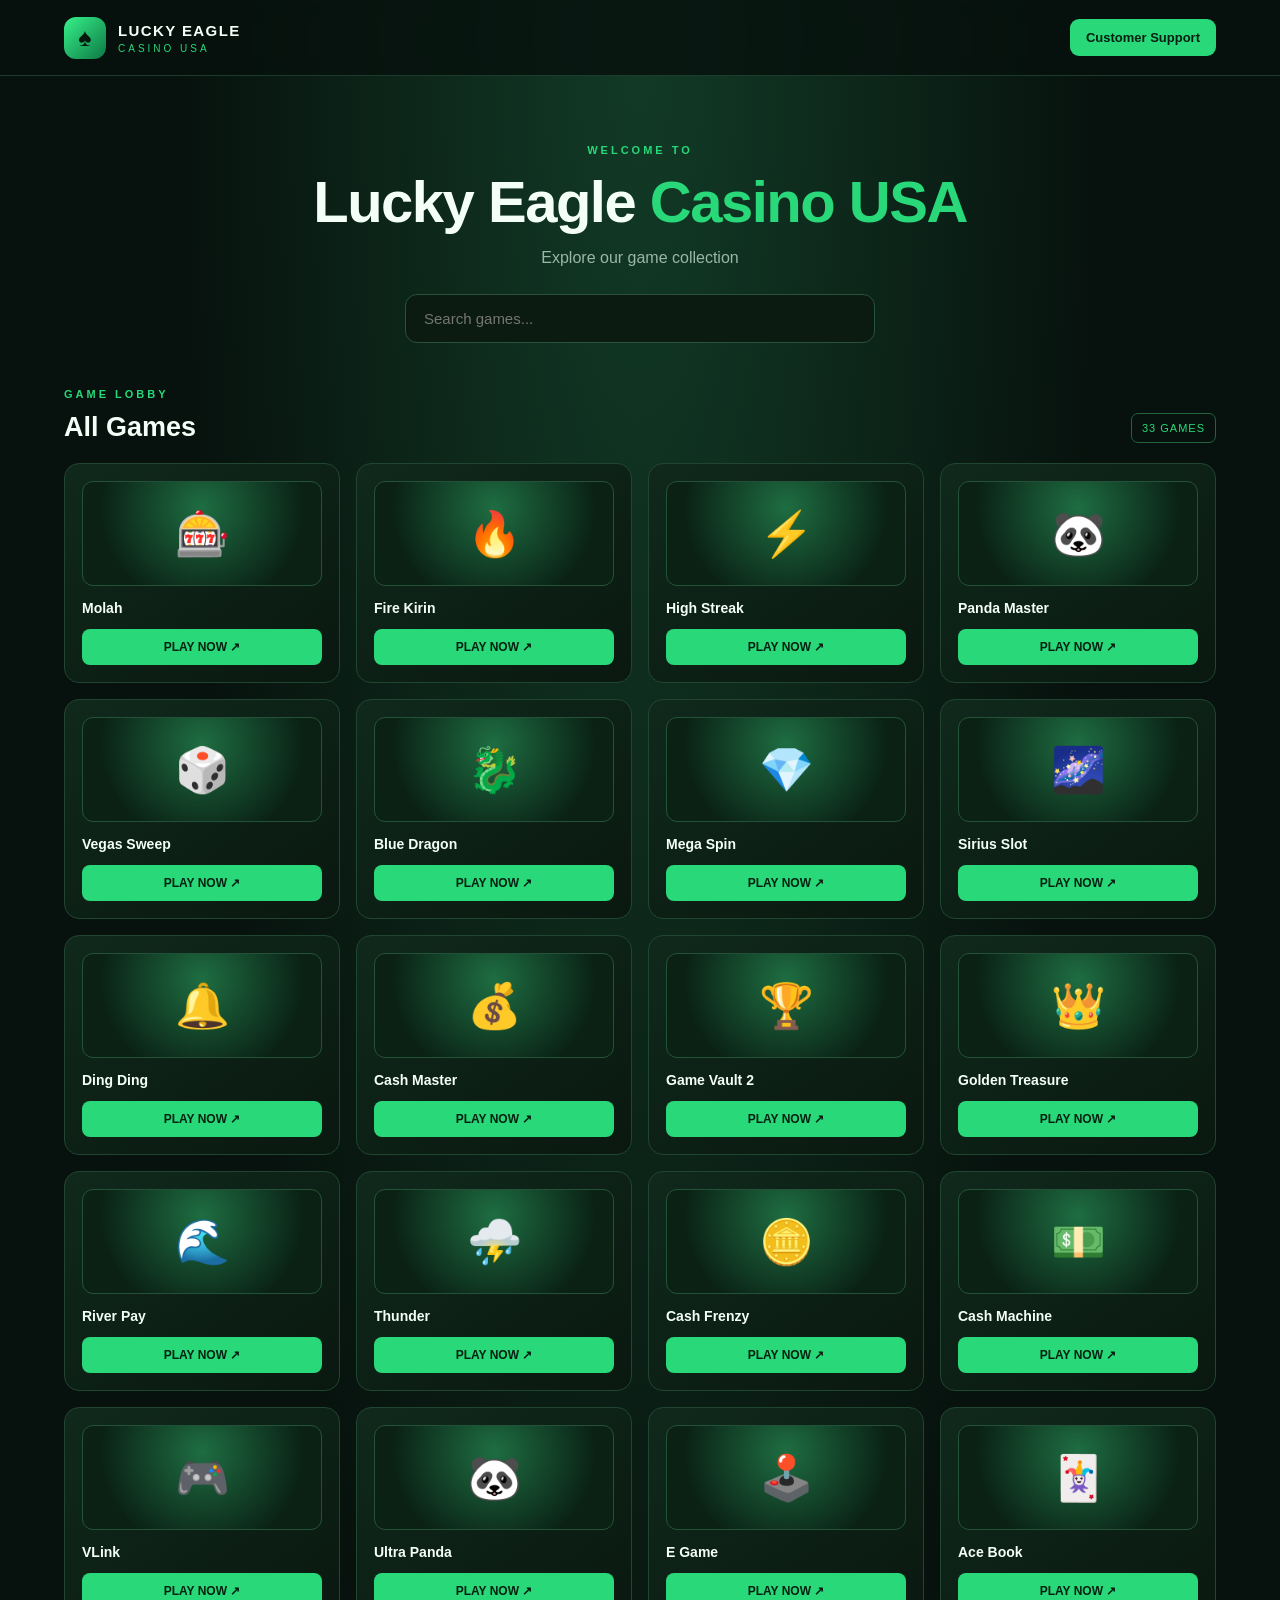
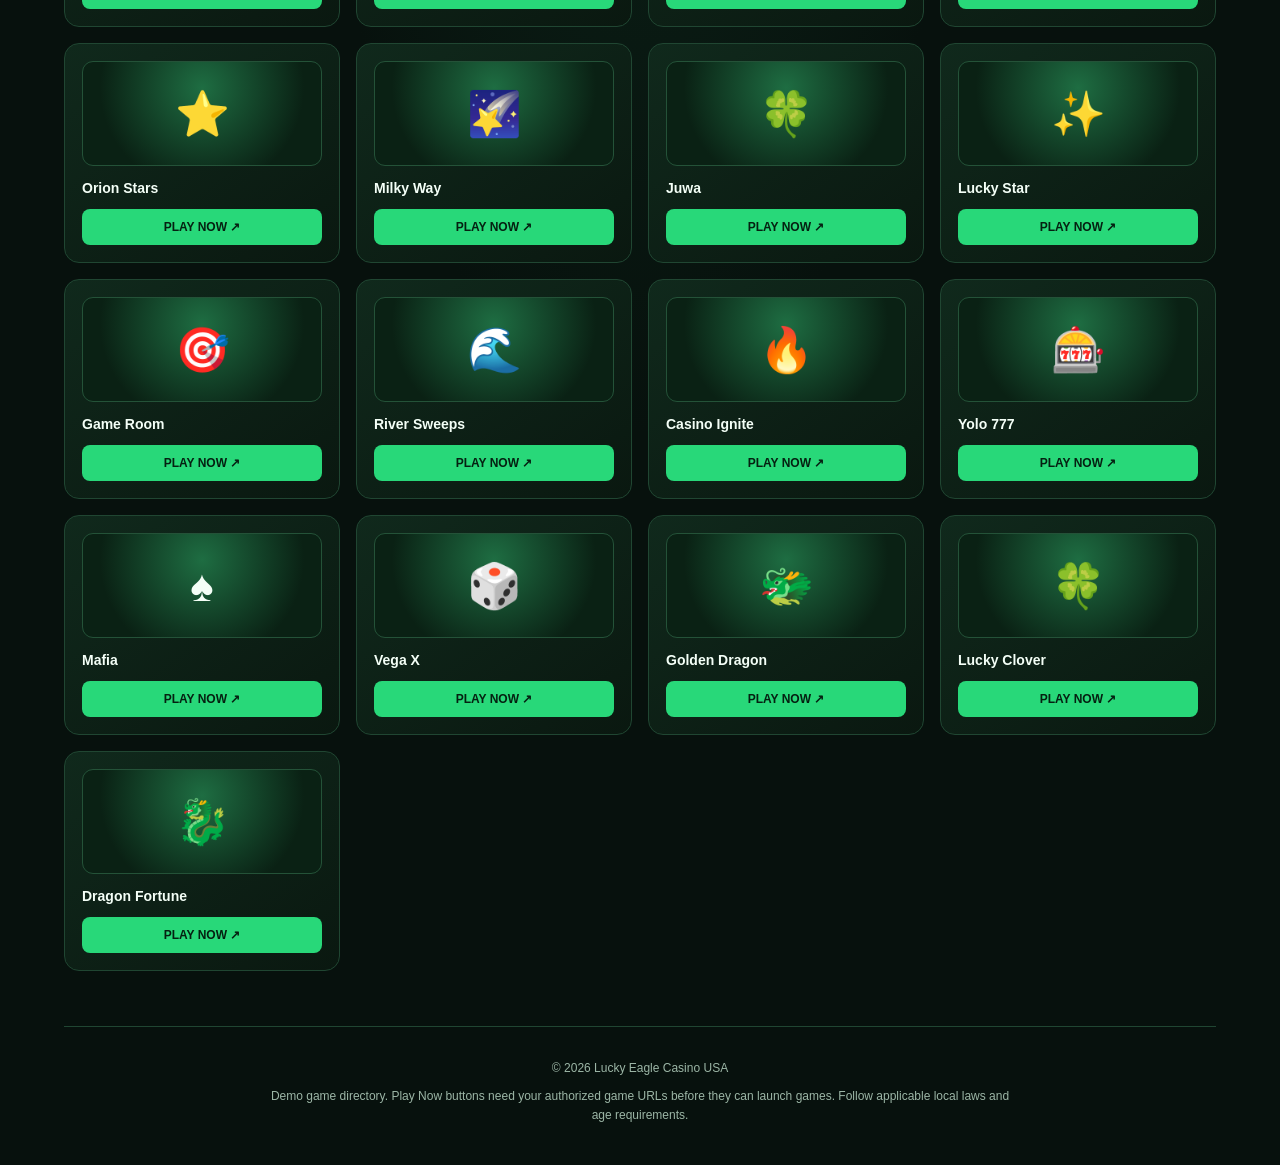
==== index.html @ 9c55a981 "Add files via upload" ====
<!doctype html>
<html lang="en">
<head>
  <meta charset="utf-8">
  <meta name="viewport" content="width=device-width, initial-scale=1">
  <title>Lucky Eagle Casino USA | Game Directory</title>
  <link rel="stylesheet" href="style.css">
</head>
<body>
  <header class="topbar">
    <div class="brand"><span class="brand-mark">♠</span><div><strong>LUCKY EAGLE</strong><small>CASINO USA</small></div></div>
    <a class="support" href="#" id="supportLink">Customer Support</a>
  </header>
  <main>
    <section class="hero">
      <p class="eyebrow">WELCOME TO</p>
      <h1>Lucky Eagle <span>Casino USA</span></h1>
      <p class="subtitle">Explore our game collection</p>
      <div class="search-wrap"><input id="search" type="search" placeholder="Search games..." aria-label="Search games"></div>
    </section>
    <section class="games-section">
      <div class="section-heading"><div><p class="eyebrow">GAME LOBBY</p><h2>All Games</h2></div><span id="gameCount" class="count">33 GAMES</span></div>
      <div id="games" class="games-grid"></div>
      <p id="empty" class="empty" hidden>No games match your search.</p>
    </section>
    <footer><p>© <span id="year"></span> Lucky Eagle Casino USA</p><p class="disclaimer">Demo game directory. Play Now buttons need your authorized game URLs before they can launch games. Follow applicable local laws and age requirements.</p></footer>
  </main>
  <script src="script.js"></script>
</body>
</html>
---- style.css ----
*{box-sizing:border-box} :root{--bg:#07110d;--panel:#0d2017;--panel2:#102b1e;--green:#28d879;--light:#dff8e8;--muted:#9cb6a6;--line:#204632}
body{margin:0;background:radial-gradient(ellipse at top,#123b27 0,#07110d 52%);color:#f4fff7;font-family:Arial,Helvetica,sans-serif;min-height:100vh}
.topbar{height:76px;display:flex;align-items:center;justify-content:space-between;padding:0 max(5%,calc((100% - 1200px)/2));border-bottom:1px solid #1d3a2a;background:#07110dcc;position:sticky;top:0;z-index:5;backdrop-filter:blur(10px)}
.brand{display:flex;align-items:center;gap:12px}.brand-mark{width:42px;height:42px;border-radius:12px;display:grid;place-items:center;background:linear-gradient(135deg,#36f28a,#0e7844);font-size:25px;color:#04180c}.brand strong{display:block;letter-spacing:1.4px;font-size:15px}.brand small{display:block;color:var(--green);letter-spacing:3px;font-size:10px;margin-top:4px}
a{color:inherit;text-decoration:none}.support{background:var(--green);color:#052011;font-weight:700;padding:11px 16px;border-radius:9px;font-size:13px}
main{max-width:1200px;margin:auto;padding:0 24px}.hero{text-align:center;padding:68px 0 45px}.eyebrow{color:var(--green);font-size:11px;letter-spacing:3px;font-weight:bold;margin:0 0 12px}.hero h1{font-size:clamp(32px,6vw,58px);margin:0;letter-spacing:-1.5px}.hero h1 span{color:var(--green)}.subtitle{color:var(--muted);margin:14px 0 27px}.search-wrap{max-width:470px;margin:auto}.search-wrap input{width:100%;padding:15px 18px;border-radius:12px;border:1px solid #2a513b;background:#0b1b12;color:white;font-size:15px;outline:none}.search-wrap input:focus{border-color:var(--green);box-shadow:0 0 0 3px #28d87920}
.games-section{padding-bottom:55px}.section-heading{display:flex;justify-content:space-between;align-items:end;margin-bottom:20px}.section-heading h2{font-size:27px;margin:0}.count{font-size:11px;color:var(--green);border:1px solid #24623e;padding:8px 10px;border-radius:7px;letter-spacing:1px}
.games-grid{display:grid;grid-template-columns:repeat(4,minmax(0,1fr));gap:16px}.game-card{border:1px solid var(--line);background:linear-gradient(145deg,#10291c,#0a1810);border-radius:15px;padding:17px;min-width:0;transition:transform .2s,border-color .2s}.game-card:hover{transform:translateY(-3px);border-color:#36c975}.game-icon{height:105px;border-radius:11px;background:radial-gradient(circle at 50% 25%,#1e6d42,#0a2114 72%);display:grid;place-items:center;font-size:44px;margin-bottom:14px;border:1px solid #245238}.game-card h3{font-size:14px;margin:0 0 13px;white-space:nowrap;overflow:hidden;text-overflow:ellipsis}.play{display:block;text-align:center;background:var(--green);color:#052011;border-radius:8px;padding:11px 8px;font-weight:800;font-size:12px}.play:hover{background:#65f4a0}.empty{text-align:center;color:var(--muted);padding:35px}footer{border-top:1px solid var(--line);padding:22px 0 30px;text-align:center;color:var(--muted);font-size:12px}.disclaimer{max-width:750px;margin:10px auto;line-height:1.6}
@media(max-width:900px){.games-grid{grid-template-columns:repeat(3,minmax(0,1fr))}}@media(max-width:600px){.topbar{height:66px;padding:0 16px}.brand strong{font-size:12px}.support{font-size:11px;padding:10px}.hero{padding:48px 0 34px}main{padding:0 15px}.games-grid{grid-template-columns:repeat(2,minmax(0,1fr));gap:11px}.game-card{padding:11px}.game-icon{height:85px;font-size:36px}.section-heading h2{font-size:23px}}
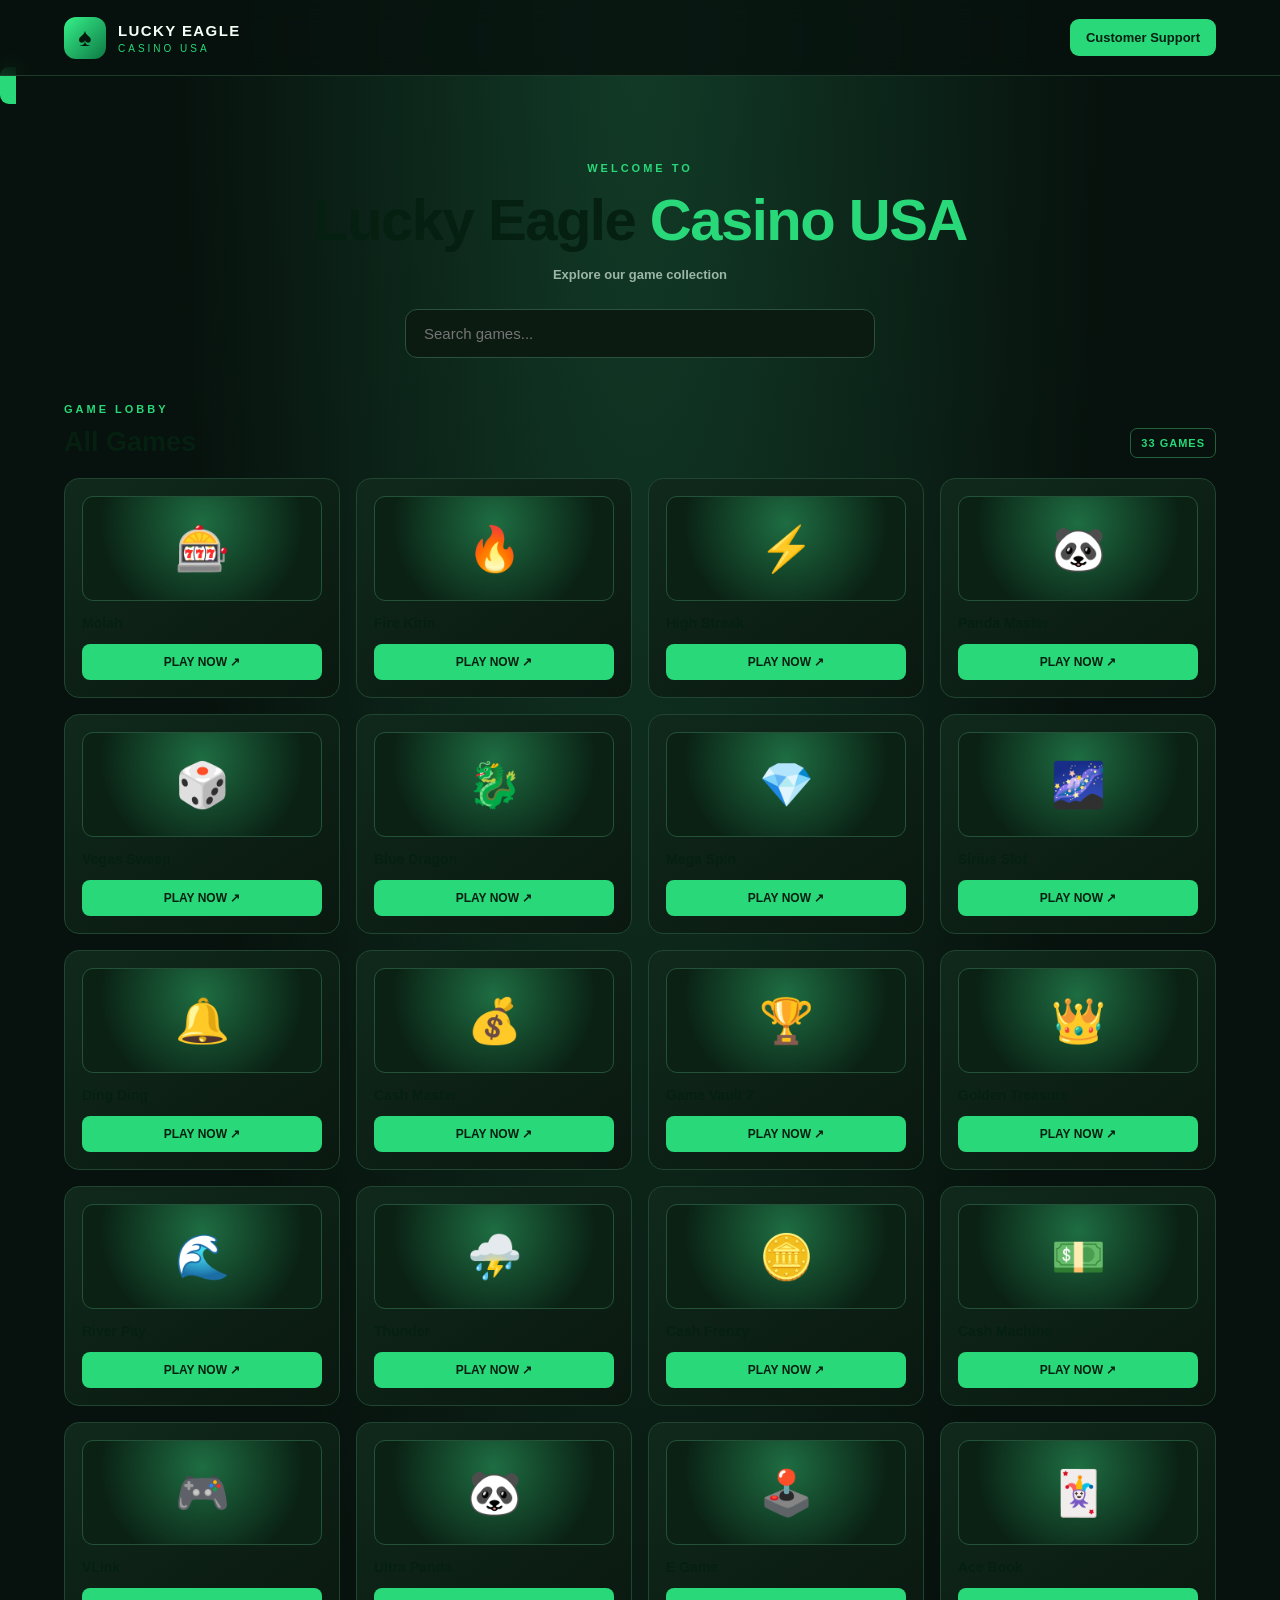
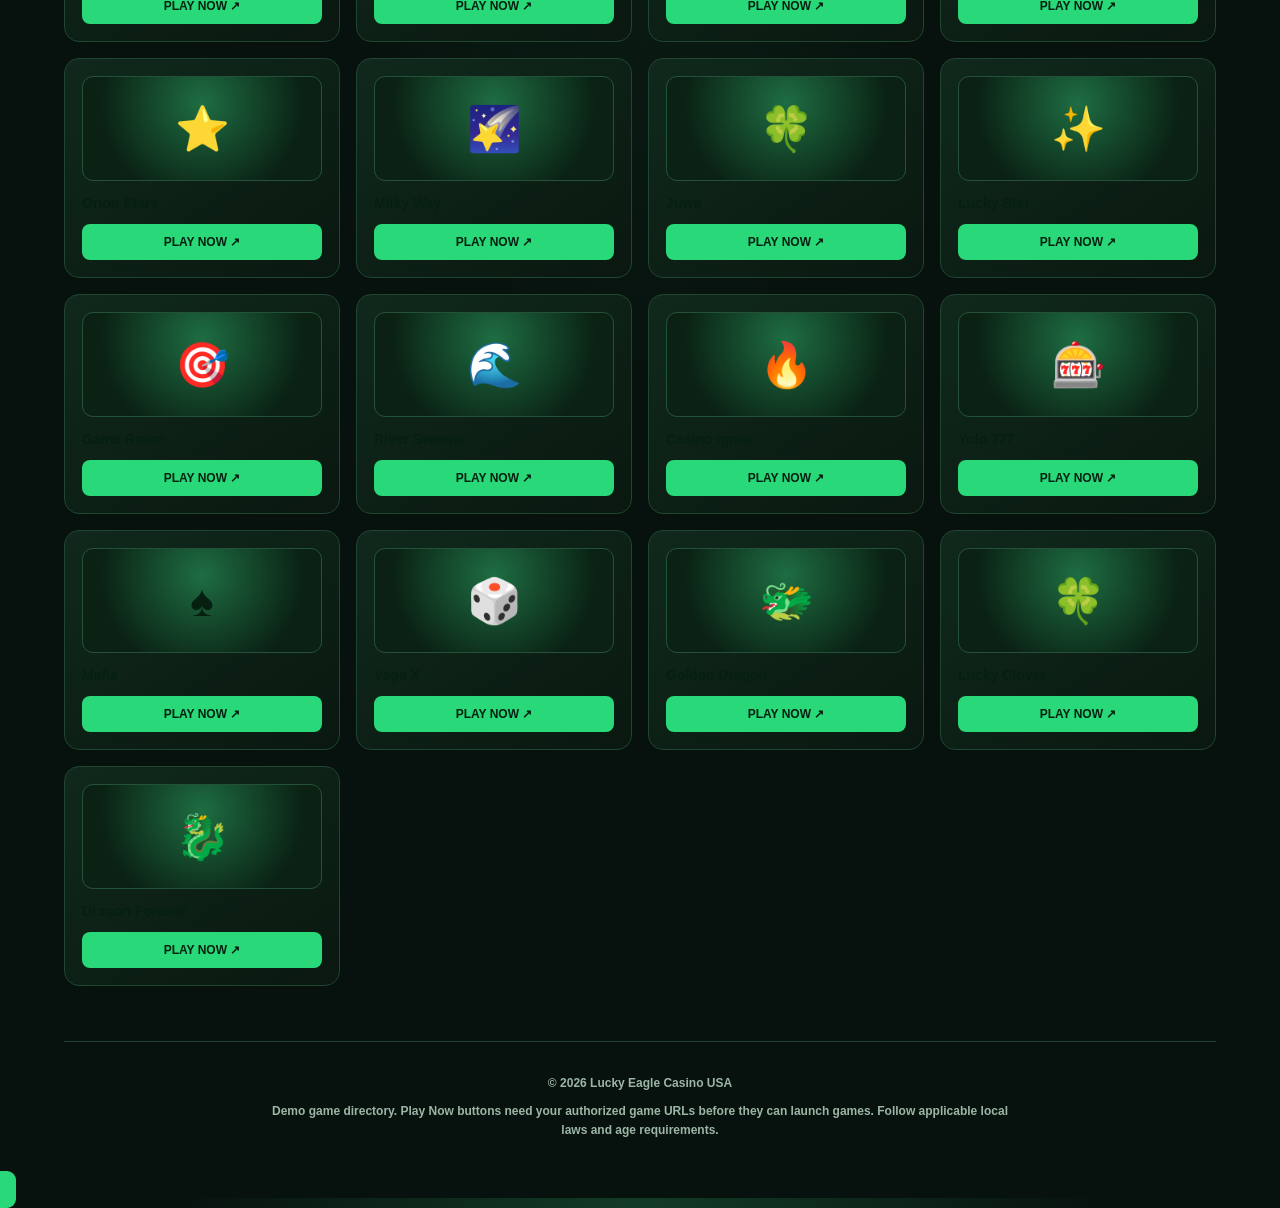
==== commit 4a6bf8b4: "Update index.html" ====
--- a/index.html
+++ b/index.html
@@ -9,7 +9,7 @@
 <body>
   <header class="topbar">
     <div class="brand"><span class="brand-mark">♠</span><div><strong>LUCKY EAGLE</strong><small>CASINO USA</small></div></div>
-    <a class="support" href="#" id="supportLink">Customer Support</a>
+    <a class="support" href="https://www.facebook.com/LuckyEagleCasinoUSA" id="supportLink">Customer Support</https://www.facebook.com/LuckyEagleCasinoUSA>
   </header>
   <main>
     <section class="hero">
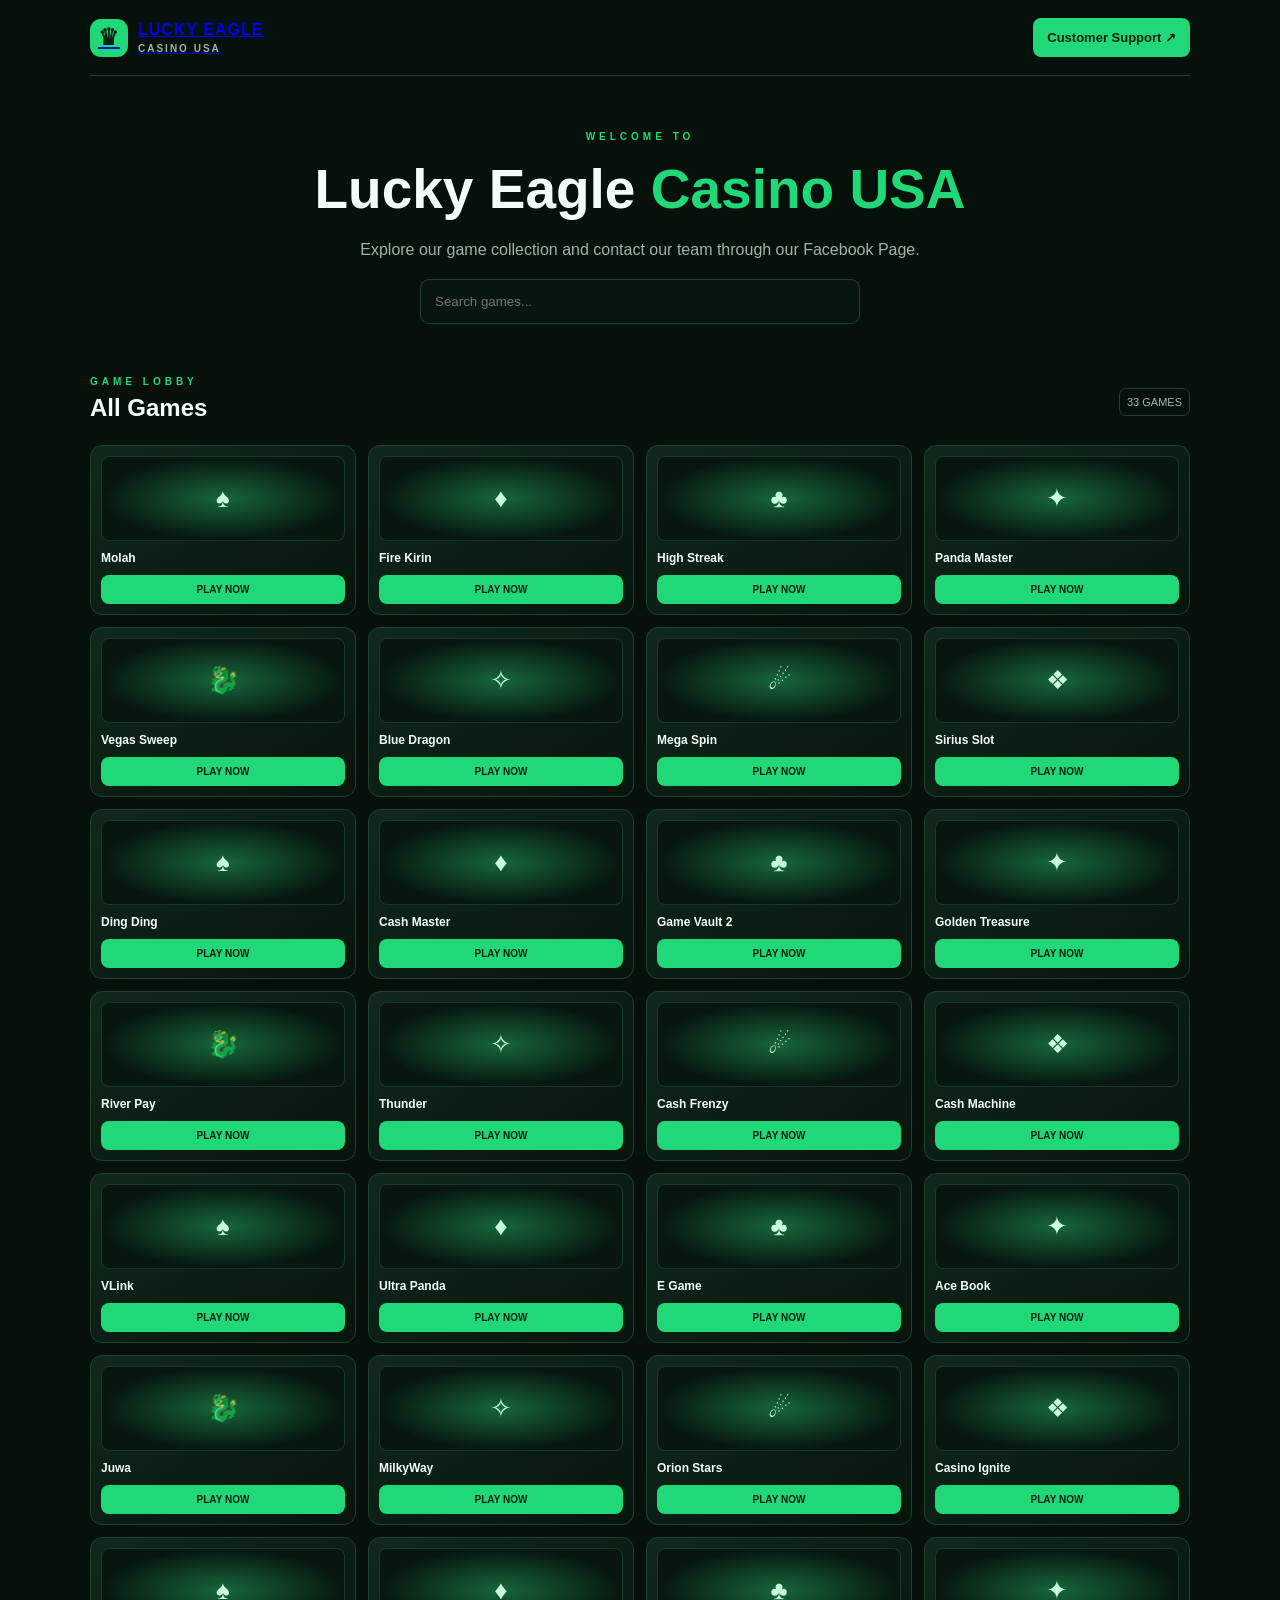
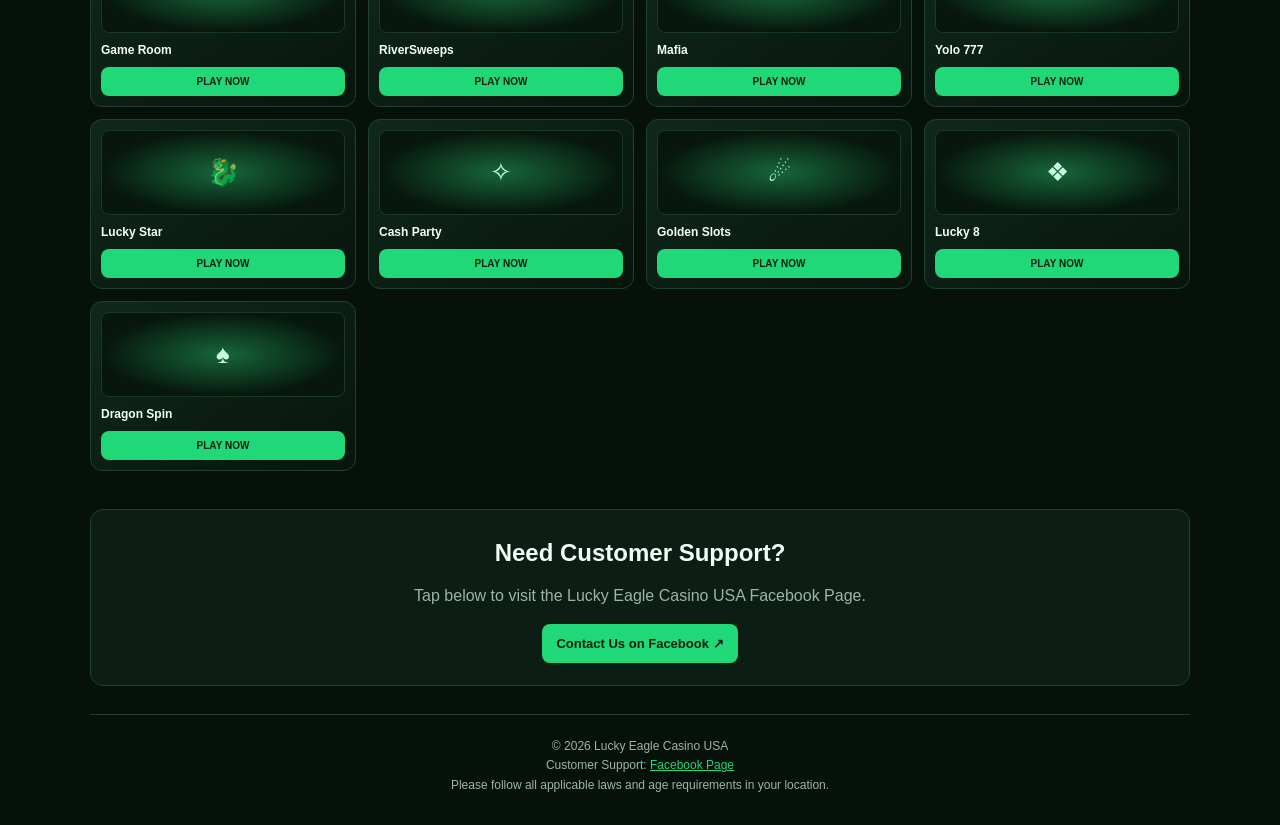
==== commit 8c3bcd08: "Add files via upload" ====
--- a/index.html
+++ b/index.html
@@ -1,30 +1,105 @@
-<!doctype html>
-<html lang="en">
-<head>
-  <meta charset="utf-8">
-  <meta name="viewport" content="width=device-width, initial-scale=1">
-  <title>Lucky Eagle Casino USA | Game Directory</title>
-  <link rel="stylesheet" href="style.css">
-</head>
-<body>
-  <header class="topbar">
-    <div class="brand"><span class="brand-mark">♠</span><div><strong>LUCKY EAGLE</strong><small>CASINO USA</small></div></div>
-    <a class="support" href="https://www.facebook.com/LuckyEagleCasinoUSA" id="supportLink">Customer Support</https://www.facebook.com/LuckyEagleCasinoUSA>
-  </header>
-  <main>
-    <section class="hero">
-      <p class="eyebrow">WELCOME TO</p>
-      <h1>Lucky Eagle <span>Casino USA</span></h1>
-      <p class="subtitle">Explore our game collection</p>
-      <div class="search-wrap"><input id="search" type="search" placeholder="Search games..." aria-label="Search games"></div>
-    </section>
-    <section class="games-section">
-      <div class="section-heading"><div><p class="eyebrow">GAME LOBBY</p><h2>All Games</h2></div><span id="gameCount" class="count">33 GAMES</span></div>
-      <div id="games" class="games-grid"></div>
-      <p id="empty" class="empty" hidden>No games match your search.</p>
-    </section>
-    <footer><p>© <span id="year"></span> Lucky Eagle Casino USA</p><p class="disclaimer">Demo game directory. Play Now buttons need your authorized game URLs before they can launch games. Follow applicable local laws and age requirements.</p></footer>
-  </main>
-  <script src="script.js"></script>
-</body>
-</html>
+<!DOCTYPE html>
+<html lang="en"><head>
+<meta charset="UTF-8"><meta name="viewport" content="width=device-width, initial-scale=1">
+<meta name="theme-color" content="#06140e"><title>Lucky Eagle Casino USA</title>
+<style>
+*{box-sizing:border-box}body{margin:0;background:#06110c;color:#f3fff7;font-family:Arial,sans-serif}
+.wrap{width:min(1100px,92%);margin:auto}header{display:flex;justify-content:space-between;align-items:center;gap:12px;padding:18px 0;border-bottom:1px solid #21412e}
+.brand{display:flex;align-items:center;gap:10px;font-weight:bold;letter-spacing:1px}.logo{display:grid;place-items:center;width:38px;height:38px;border-radius:11px;background:#21d879;color:#032111;font-size:23px}
+.brand small{display:block;color:#9db5a6;font-size:10px;letter-spacing:2px;margin-top:4px}
+.support,.play{background:#21d879;color:#032111;text-decoration:none;font-weight:bold;border-radius:8px;display:inline-block}
+.support{padding:12px 14px;font-size:13px}.hero{text-align:center;padding:55px 0 30px}.eyebrow{font-size:10px;letter-spacing:4px;color:#21d879;font-weight:bold}
+h1{font-size:clamp(32px,6vw,55px);margin:15px 0}h1 span{color:#21d879}.sub{color:#9db5a6;line-height:1.6}
+input{width:min(440px,100%);padding:14px;background:#07170e;border:1px solid #21412e;border-radius:9px;color:white;outline:none}
+.heading{display:flex;justify-content:space-between;align-items:center;margin:22px 0 16px}h2{margin:7px 0}.count{font-size:11px;color:#9db5a6;border:1px solid #21412e;border-radius:7px;padding:7px}
+.games{display:grid;grid-template-columns:repeat(4,minmax(0,1fr));gap:12px;margin-bottom:38px}
+.game{background:linear-gradient(145deg,#10281b,#07150d);border:1px solid #21412e;border-radius:12px;padding:10px;min-width:0}
+.art{height:85px;display:grid;place-items:center;border:1px solid #1a3826;border-radius:8px;background:radial-gradient(ellipse,#17663a,#07170e 70%);font-size:26px;color:#caffdd}
+h3{font-size:12px;margin:10px 0;overflow-wrap:anywhere}.play{display:block;text-align:center;padding:9px 4px;font-size:10px}
+.supportbox{text-align:center;background:#0b1d14;border:1px solid #21412e;border-radius:13px;padding:22px;margin:0 0 28px}.supportbox p,footer{color:#9db5a6;line-height:1.6}
+footer{border-top:1px solid #21412e;text-align:center;padding:22px 0 30px;font-size:12px}footer a{color:#21d879}
+@media(max-width:700px){.games{grid-template-columns:repeat(2,minmax(0,1fr))}.hero{padding-top:40px}.art{height:75px}}
+</style></head><body>
+<header class="wrap"><a class="brand" href="#"><span class="logo">♛</span><span>LUCKY EAGLE<small>CASINO USA</small></span></a>
+<a class="support" href="https://www.facebook.com/LuckyEagleCasinoUSA" target="_blank" rel="noopener noreferrer">Customer Support ↗</a></header>
+<main class="wrap"><section class="hero"><div class="eyebrow">WELCOME TO</div>
+<h1>Lucky Eagle <span>Casino USA</span></h1>
+<p class="sub">Explore our game collection and contact our team through our Facebook Page.</p>
+<input id="search" type="search" placeholder="Search games..." aria-label="Search games"></section>
+<div class="heading"><div><div class="eyebrow">GAME LOBBY</div><h2>All Games</h2></div><span class="count" id="count">33 GAMES</span></div>
+<section class="games" id="games"><article class="game"><div class="art">♠</div>
+    <h3>Molah</h3><a class="play" href="https://www.facebook.com/LuckyEagleCasinoUSA" target="_blank" rel="noopener noreferrer">PLAY NOW</a></article>
+<article class="game"><div class="art">♦</div>
+    <h3>Fire Kirin</h3><a class="play" href="https://www.facebook.com/LuckyEagleCasinoUSA" target="_blank" rel="noopener noreferrer">PLAY NOW</a></article>
+<article class="game"><div class="art">♣</div>
+    <h3>High Streak</h3><a class="play" href="https://www.facebook.com/LuckyEagleCasinoUSA" target="_blank" rel="noopener noreferrer">PLAY NOW</a></article>
+<article class="game"><div class="art">✦</div>
+    <h3>Panda Master</h3><a class="play" href="https://www.facebook.com/LuckyEagleCasinoUSA" target="_blank" rel="noopener noreferrer">PLAY NOW</a></article>
+<article class="game"><div class="art">🐉</div>
+    <h3>Vegas Sweep</h3><a class="play" href="https://www.facebook.com/LuckyEagleCasinoUSA" target="_blank" rel="noopener noreferrer">PLAY NOW</a></article>
+<article class="game"><div class="art">✧</div>
+    <h3>Blue Dragon</h3><a class="play" href="https://www.facebook.com/LuckyEagleCasinoUSA" target="_blank" rel="noopener noreferrer">PLAY NOW</a></article>
+<article class="game"><div class="art">☄</div>
+    <h3>Mega Spin</h3><a class="play" href="https://www.facebook.com/LuckyEagleCasinoUSA" target="_blank" rel="noopener noreferrer">PLAY NOW</a></article>
+<article class="game"><div class="art">❖</div>
+    <h3>Sirius Slot</h3><a class="play" href="https://www.facebook.com/LuckyEagleCasinoUSA" target="_blank" rel="noopener noreferrer">PLAY NOW</a></article>
+<article class="game"><div class="art">♠</div>
+    <h3>Ding Ding</h3><a class="play" href="https://www.facebook.com/LuckyEagleCasinoUSA" target="_blank" rel="noopener noreferrer">PLAY NOW</a></article>
+<article class="game"><div class="art">♦</div>
+    <h3>Cash Master</h3><a class="play" href="https://www.facebook.com/LuckyEagleCasinoUSA" target="_blank" rel="noopener noreferrer">PLAY NOW</a></article>
+<article class="game"><div class="art">♣</div>
+    <h3>Game Vault 2</h3><a class="play" href="https://www.facebook.com/LuckyEagleCasinoUSA" target="_blank" rel="noopener noreferrer">PLAY NOW</a></article>
+<article class="game"><div class="art">✦</div>
+    <h3>Golden Treasure</h3><a class="play" href="https://www.facebook.com/LuckyEagleCasinoUSA" target="_blank" rel="noopener noreferrer">PLAY NOW</a></article>
+<article class="game"><div class="art">🐉</div>
+    <h3>River Pay</h3><a class="play" href="https://www.facebook.com/LuckyEagleCasinoUSA" target="_blank" rel="noopener noreferrer">PLAY NOW</a></article>
+<article class="game"><div class="art">✧</div>
+    <h3>Thunder</h3><a class="play" href="https://www.facebook.com/LuckyEagleCasinoUSA" target="_blank" rel="noopener noreferrer">PLAY NOW</a></article>
+<article class="game"><div class="art">☄</div>
+    <h3>Cash Frenzy</h3><a class="play" href="https://www.facebook.com/LuckyEagleCasinoUSA" target="_blank" rel="noopener noreferrer">PLAY NOW</a></article>
+<article class="game"><div class="art">❖</div>
+    <h3>Cash Machine</h3><a class="play" href="https://www.facebook.com/LuckyEagleCasinoUSA" target="_blank" rel="noopener noreferrer">PLAY NOW</a></article>
+<article class="game"><div class="art">♠</div>
+    <h3>VLink</h3><a class="play" href="https://www.facebook.com/LuckyEagleCasinoUSA" target="_blank" rel="noopener noreferrer">PLAY NOW</a></article>
+<article class="game"><div class="art">♦</div>
+    <h3>Ultra Panda</h3><a class="play" href="https://www.facebook.com/LuckyEagleCasinoUSA" target="_blank" rel="noopener noreferrer">PLAY NOW</a></article>
+<article class="game"><div class="art">♣</div>
+    <h3>E Game</h3><a class="play" href="https://www.facebook.com/LuckyEagleCasinoUSA" target="_blank" rel="noopener noreferrer">PLAY NOW</a></article>
+<article class="game"><div class="art">✦</div>
+    <h3>Ace Book</h3><a class="play" href="https://www.facebook.com/LuckyEagleCasinoUSA" target="_blank" rel="noopener noreferrer">PLAY NOW</a></article>
+<article class="game"><div class="art">🐉</div>
+    <h3>Juwa</h3><a class="play" href="https://www.facebook.com/LuckyEagleCasinoUSA" target="_blank" rel="noopener noreferrer">PLAY NOW</a></article>
+<article class="game"><div class="art">✧</div>
+    <h3>MilkyWay</h3><a class="play" href="https://www.facebook.com/LuckyEagleCasinoUSA" target="_blank" rel="noopener noreferrer">PLAY NOW</a></article>
+<article class="game"><div class="art">☄</div>
+    <h3>Orion Stars</h3><a class="play" href="https://www.facebook.com/LuckyEagleCasinoUSA" target="_blank" rel="noopener noreferrer">PLAY NOW</a></article>
+<article class="game"><div class="art">❖</div>
+    <h3>Casino Ignite</h3><a class="play" href="https://www.facebook.com/LuckyEagleCasinoUSA" target="_blank" rel="noopener noreferrer">PLAY NOW</a></article>
+<article class="game"><div class="art">♠</div>
+    <h3>Game Room</h3><a class="play" href="https://www.facebook.com/LuckyEagleCasinoUSA" target="_blank" rel="noopener noreferrer">PLAY NOW</a></article>
+<article class="game"><div class="art">♦</div>
+    <h3>RiverSweeps</h3><a class="play" href="https://www.facebook.com/LuckyEagleCasinoUSA" target="_blank" rel="noopener noreferrer">PLAY NOW</a></article>
+<article class="game"><div class="art">♣</div>
+    <h3>Mafia</h3><a class="play" href="https://www.facebook.com/LuckyEagleCasinoUSA" target="_blank" rel="noopener noreferrer">PLAY NOW</a></article>
+<article class="game"><div class="art">✦</div>
+    <h3>Yolo 777</h3><a class="play" href="https://www.facebook.com/LuckyEagleCasinoUSA" target="_blank" rel="noopener noreferrer">PLAY NOW</a></article>
+<article class="game"><div class="art">🐉</div>
+    <h3>Lucky Star</h3><a class="play" href="https://www.facebook.com/LuckyEagleCasinoUSA" target="_blank" rel="noopener noreferrer">PLAY NOW</a></article>
+<article class="game"><div class="art">✧</div>
+    <h3>Cash Party</h3><a class="play" href="https://www.facebook.com/LuckyEagleCasinoUSA" target="_blank" rel="noopener noreferrer">PLAY NOW</a></article>
+<article class="game"><div class="art">☄</div>
+    <h3>Golden Slots</h3><a class="play" href="https://www.facebook.com/LuckyEagleCasinoUSA" target="_blank" rel="noopener noreferrer">PLAY NOW</a></article>
+<article class="game"><div class="art">❖</div>
+    <h3>Lucky 8</h3><a class="play" href="https://www.facebook.com/LuckyEagleCasinoUSA" target="_blank" rel="noopener noreferrer">PLAY NOW</a></article>
+<article class="game"><div class="art">♠</div>
+    <h3>Dragon Spin</h3><a class="play" href="https://www.facebook.com/LuckyEagleCasinoUSA" target="_blank" rel="noopener noreferrer">PLAY NOW</a></article></section>
+<section class="supportbox"><h2>Need Customer Support?</h2><p>Tap below to visit the Lucky Eagle Casino USA Facebook Page.</p>
+<a class="support" href="https://www.facebook.com/LuckyEagleCasinoUSA" target="_blank" rel="noopener noreferrer">Contact Us on Facebook ↗</a></section></main>
+<footer class="wrap">© <span id="year"></span> Lucky Eagle Casino USA<br>
+Customer Support: <a href="https://www.facebook.com/LuckyEagleCasinoUSA" target="_blank" rel="noopener noreferrer">Facebook Page</a><br>
+Please follow all applicable laws and age requirements in your location.</footer>
+<script>
+const input=document.getElementById('search'),cards=[...document.querySelectorAll('.game')],count=document.getElementById('count');
+input.addEventListener('input',()=>{let n=0;cards.forEach(c=>{const ok=c.querySelector('h3').textContent.toLowerCase().includes(input.value.trim().toLowerCase());c.style.display=ok?'':'none';if(ok)n++});count.textContent=n+' GAME'+(n===1?'':'S')});
+document.getElementById('year').textContent=new Date().getFullYear();
+</script></body></html>
